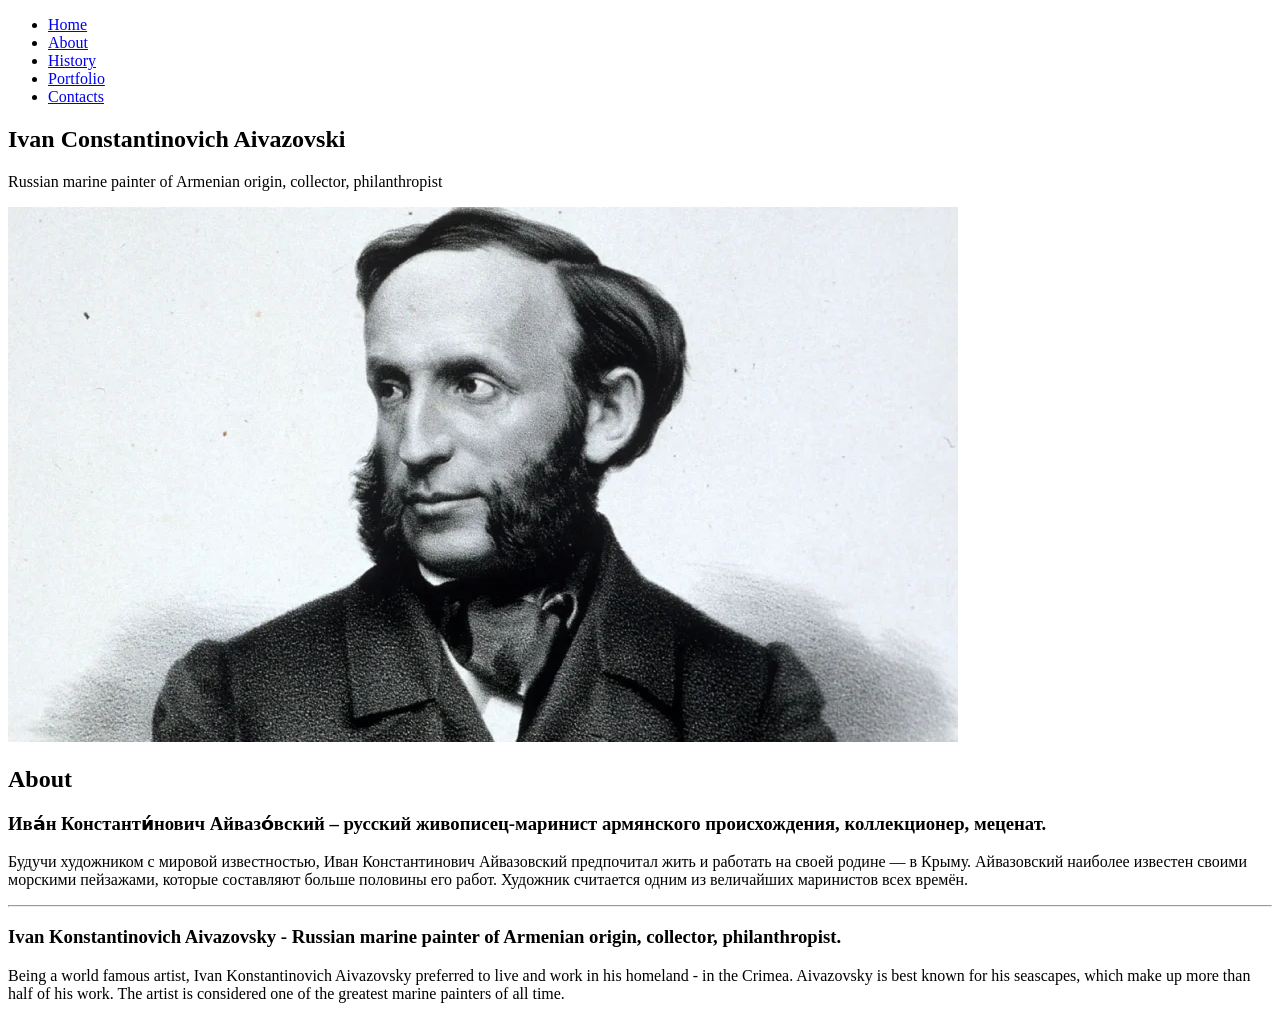
==== index.html @ f8847c33 "rename files:index.css and index.html" ====
<!DOCTYPE html>
<html lang="en">
  <head>
    <meta charset="UTF-8" />
    <meta name="viewport" content="width=device-width, initial-scale=1.0" />
    <link rel="preconnect" href="https://fonts.googleapis.com" />
    <link rel="preconnect" href="https://fonts.gstatic.com" crossorigin />
    <link
      href="https://fonts.googleapis.com/css2?family=Roboto:ital,wght@0,100..900;1,100..900&display=swap"
      rel="stylesheet"
    />
    <link
      rel="icon"
      href="/aivazovskiy_page/assets/favicon.png"
      type="image/png"
    />
    <link rel="stylesheet" href="/aivazovskiy_page/index.css" />
    <title>Aivazovski</title>
  </head>
  <body>
    <header class="header" aria-label="header">
      <div class="container">
        <nav class="nav" aria-label="header navigation">
          <ul class="nav-list" aria-label="header navigation list">
            <li>
              <a href="#" class="nav-link" aria-label="link to home">Home</a>
            </li>
            <li>
              <a href="#" class="nav-link" aria-label="link to about">About</a>
            </li>
            <li>
              <a href="#" class="nav-link" aria-label="link to history"
                >History</a
              >
            </li>
            <li>
              <a href="#" class="nav-link" aria-label="link to portfolio"
                >Portfolio</a
              >
            </li>
            <li>
              <a href="#" class="nav-link" aria-label="link to contacts"
                >Contacts</a
              >
            </li>
          </ul>
        </nav>
      </div>
    </header>

    <main aria-label="main">
      <section class="home" aria-label="home section">
        <div class="container">
          <h1 class="home-title" aria-label="title">
            Ivan Constantinovich Aivazovski
          </h1>
          <p class="home-description" aria-label="description">
            Russian marine painter of Armenian origin, collector, philanthropist
          </p>
          <img
            src="assets/webp/home.webp"
            alt="photo of Aivazovski"
            class="home-image"
          />
        </div>
      </section>

      <section class="about" aria-label="about section">
        <div class="container">
          <h2 class="about-title" aria-label="about title">About</h2>
          <h3 class="about-subtitle-ru" aria-label="about subtitle ru">
            Ива́н Константи́нович Айвазо́вский – русский живописец-маринист
            армянского происхождения, коллекционер, меценат.
          </h3>
          <p class="about-description-ru" aria-label="description ru">
            Будучи художником с мировой известностью, Иван Константинович
            Айвазовский предпочитал жить и работать на своей родине — в Крыму.
            Айвазовский наиболее известен своими морскими пейзажами, которые
            составляют больше половины его работ. Художник считается одним из
            величайших маринистов всех времён.
          </p>

          <hr class="divider" aria-label="divider" />

          <h3 class="about-subtitle-en" aria-label="about subtitle en">
            Ivan Konstantinovich Aivazovsky - Russian marine painter of Armenian
            origin, collector, philanthropist.
          </h3>
          <p class="about-description-en" aria-label="description en">
            Being a world famous artist, Ivan Konstantinovich Aivazovsky
            preferred to live and work in his homeland - in the Crimea.
            Aivazovsky is best known for his seascapes, which make up more than
            half of his work. The artist is considered one of the greatest
            marine painters of all time.
          </p>
        </div>
      </section>
    </main>

    <footer></footer>
  </body>
</html>
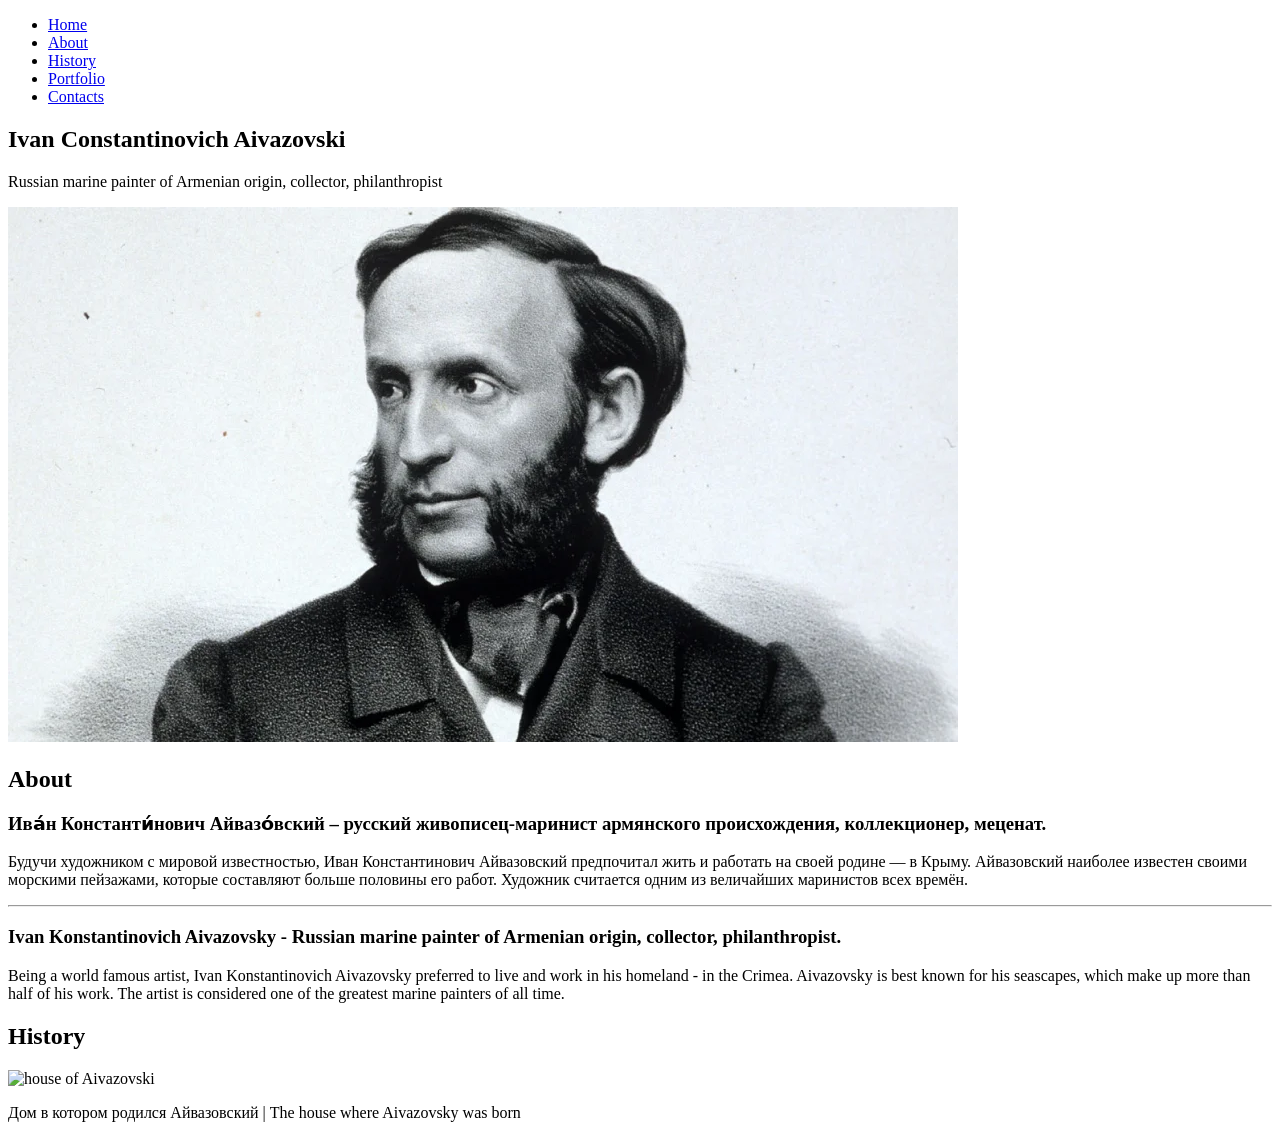
==== commit a017e3d6: "history section" ====
--- a/index.html
+++ b/index.html
@@ -95,6 +95,21 @@
           </p>
         </div>
       </section>
+
+      <section class="history-section" aria-label="history section">
+        <div class="container">
+          <h2 class="history-title">History</h2>
+          <img
+            src="/aivazovskiy_page/assets/webp/history.webp"
+            alt="house of Aivazovski"
+            class="history-photo"
+          />
+          <p class="history-description" aria-label="history-description">
+            Дом в котором родился Айвазовский | The house where Aivazovsky was
+            born
+          </p>
+        </div>
+      </section>
     </main>
 
     <footer></footer>
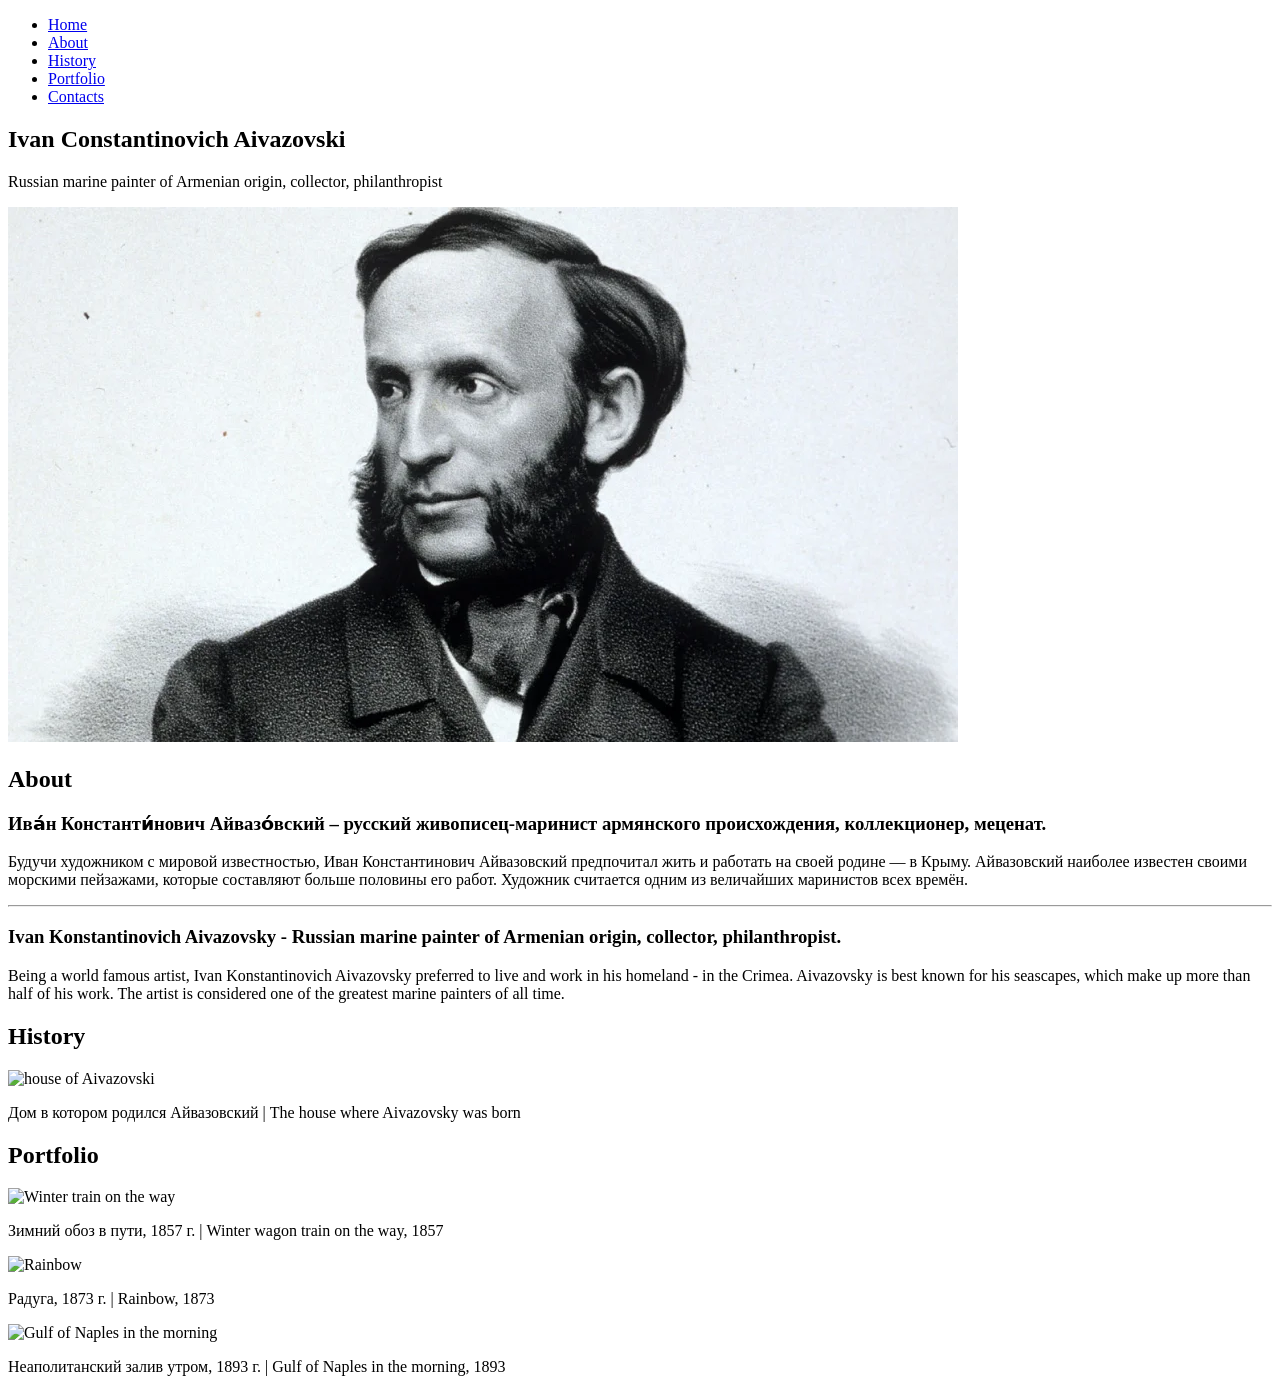
==== commit dd0a46ce: "portfolio section" ====
--- a/index.html
+++ b/index.html
@@ -23,18 +23,28 @@
         <nav class="nav" aria-label="header navigation">
           <ul class="nav-list" aria-label="header navigation list">
             <li>
-              <a href="#" class="nav-link" aria-label="link to home">Home</a>
+              <a href="#home-id" class="nav-link" aria-label="link to home"
+                >Home</a
+              >
             </li>
             <li>
-              <a href="#" class="nav-link" aria-label="link to about">About</a>
+              <a href="#about-id" class="nav-link" aria-label="link to about"
+                >About</a
+              >
             </li>
             <li>
-              <a href="#" class="nav-link" aria-label="link to history"
+              <a
+                href="#history-id"
+                class="nav-link"
+                aria-label="link to history"
                 >History</a
               >
             </li>
             <li>
-              <a href="#" class="nav-link" aria-label="link to portfolio"
+              <a
+                href="#portfolio-id"
+                class="nav-link"
+                aria-label="link to portfolio"
                 >Portfolio</a
               >
             </li>
@@ -49,7 +59,7 @@
     </header>
 
     <main aria-label="main">
-      <section class="home" aria-label="home section">
+      <section class="home" aria-label="home section" id="home-id">
         <div class="container">
           <h1 class="home-title" aria-label="title">
             Ivan Constantinovich Aivazovski
@@ -65,7 +75,7 @@
         </div>
       </section>
 
-      <section class="about" aria-label="about section">
+      <section class="about" aria-label="about section" id="about-id">
         <div class="container">
           <h2 class="about-title" aria-label="about title">About</h2>
           <h3 class="about-subtitle-ru" aria-label="about subtitle ru">
@@ -96,7 +106,7 @@
         </div>
       </section>
 
-      <section class="history-section" aria-label="history section">
+      <section class="history" aria-label="history section" id="history-id">
         <div class="container">
           <h2 class="history-title">History</h2>
           <img
@@ -110,6 +120,41 @@
           </p>
         </div>
       </section>
+
+      <section
+        class="portfolio"
+        aria-label="portfolio section"
+        id="portfolio-id"
+      >
+        <div class="container">
+          <h2 class="portfolio-title">Portfolio</h2>
+          <img
+            src="/aivazovskiy_page/assets/webp/portfolio1.webp"
+            alt="Winter train on the way"
+            class="portfolio-picture"
+          />
+          <p class="portfolio-description" aria-label="picture 1 description">
+            Зимний обоз в пути, 1857 г. | Winter wagon train on the way, 1857
+          </p>
+          <img
+            src="/aivazovskiy_page/assets/webp/portfolio2.webp"
+            alt="Rainbow"
+            class="portfolio-picture"
+          />
+          <p class="portfolio-description" aria-label="picture 2 description">
+            Радуга, 1873 г. | Rainbow, 1873
+          </p>
+          <img
+            src="/aivazovskiy_page/assets/webp/portfolio3.webp"
+            alt="Gulf of Naples in the morning"
+            class="portfolio-picture"
+          />
+          <p class="portfolio-description" aria-label="picture 3 description">
+            Неаполитанский залив утром, 1893 г. | Gulf of Naples in the morning,
+            1893
+          </p>
+        </div>
+      </section>
     </main>
 
     <footer></footer>
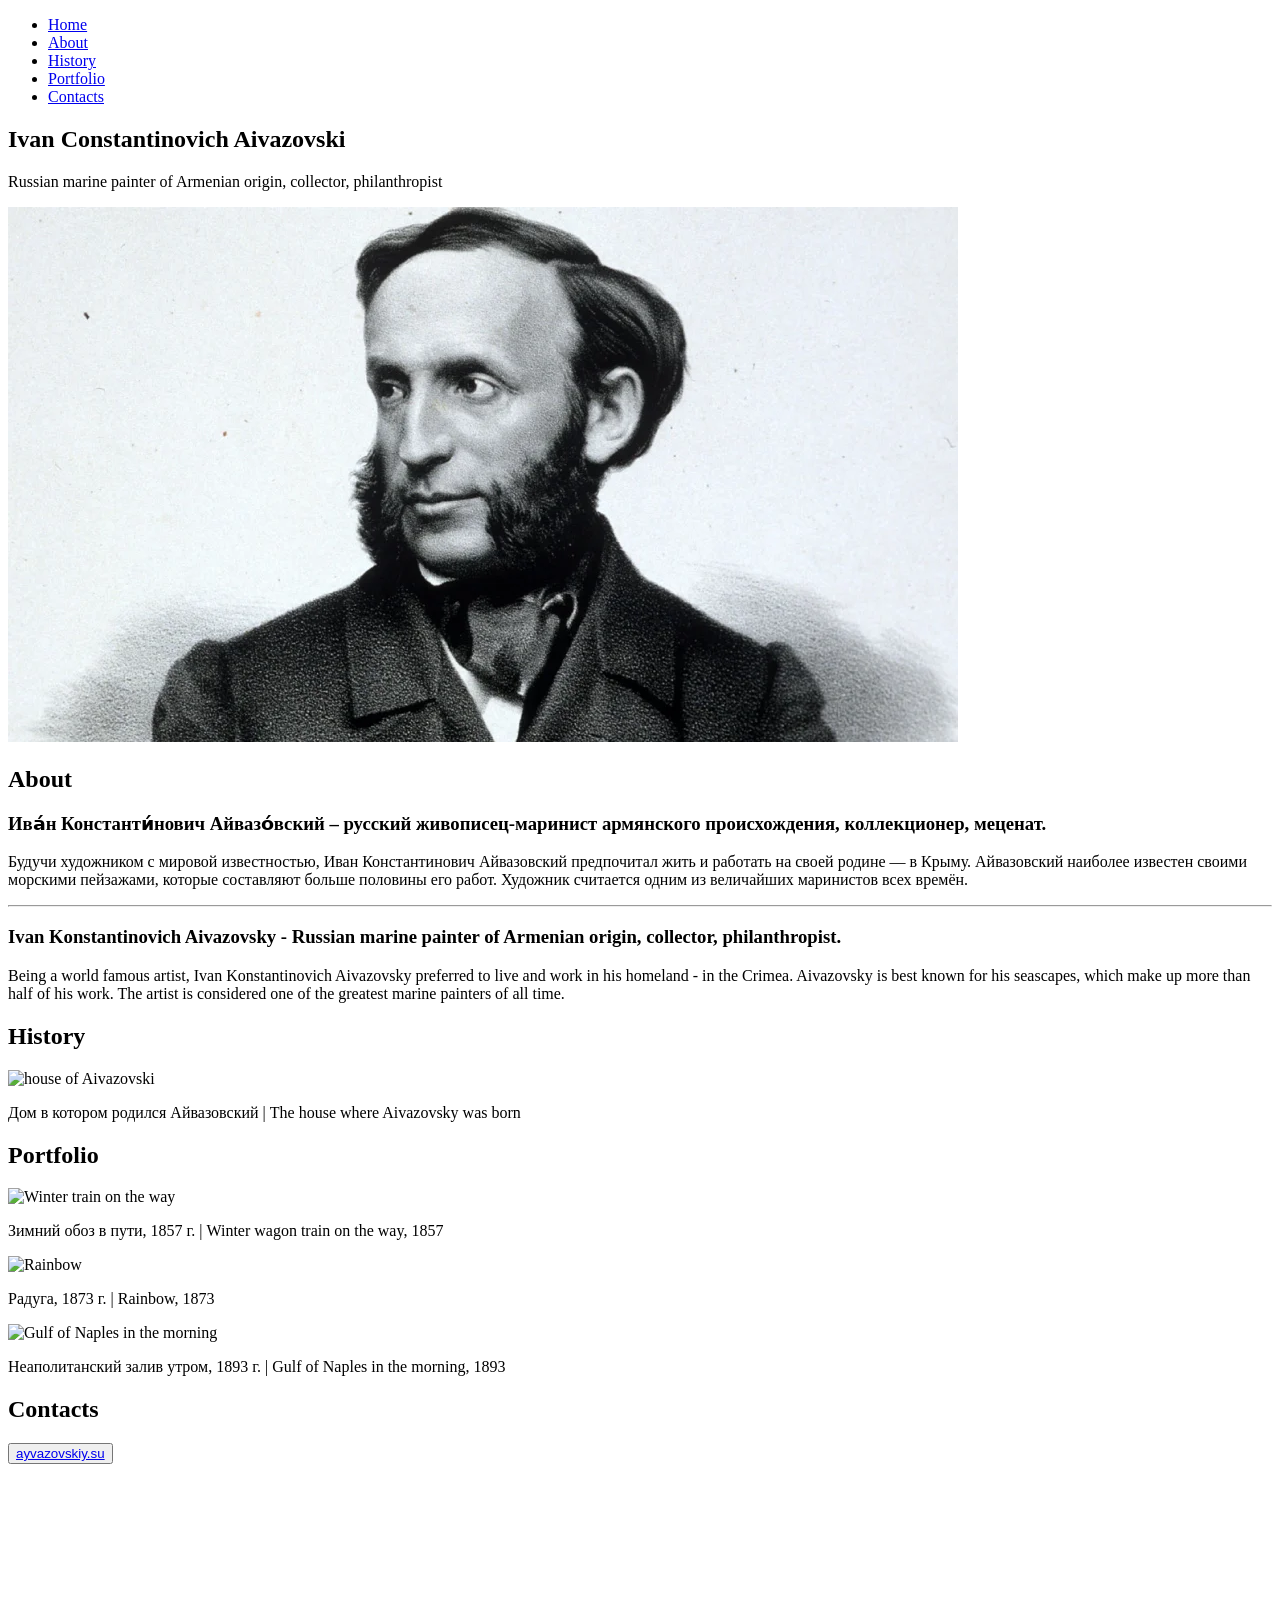
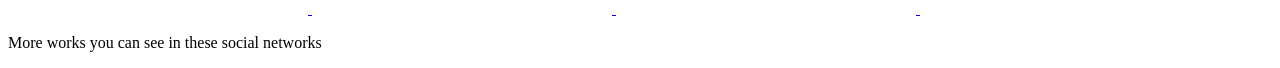
==== commit 7e6312b8: "contacts section" ====
--- a/index.html
+++ b/index.html
@@ -49,7 +49,10 @@
               >
             </li>
             <li>
-              <a href="#" class="nav-link" aria-label="link to contacts"
+              <a
+                href="#contacts-id"
+                class="nav-link"
+                aria-label="link to contacts"
                 >Contacts</a
               >
             </li>
@@ -157,6 +160,66 @@
       </section>
     </main>
 
-    <footer></footer>
+    <footer class="contacts" aria-label="contacts section" id="contacts-id">
+      <div class="container">
+        <h2 class="contacts-title">Contacts</h2>
+        <button class="contacts-button">
+          <a href="https://ayvazovskiy.su" class="button-link" target="_blank"
+            >ayvazovskiy.su</a
+          >
+        </button>
+
+        <address class="socials" aria-label="social icons">
+          <a
+            href="https://youtube.com"
+            target="_blank"
+            aria-label="link to youtube"
+          >
+            <svg class="social-icon" aria-label="link to youtube">
+              <use
+                href="/aivazovskiy_page/assets/webp/sprites.svg#youtube-icon"
+              ></use>
+            </svg>
+          </a>
+          <a
+            href="https://linkedin.com"
+            target="_blank"
+            aria-label="link to linkedin"
+          >
+            <svg class="social-icon" aria-label="link to linkedin">
+              <use
+                href="/aivazovskiy_page/assets/webp/sprites.svg#linkedin-icon"
+              ></use>
+            </svg>
+          </a>
+          <a
+            href="https://instagram.com"
+            target="_blank"
+            aria-label="link to instagram"
+          >
+            <svg class="social-icon" aria-label="link to instagram">
+              <use
+                href="/aivazovskiy_page/assets/webp/sprites.svg#instagram-icon"
+              ></use>
+            </svg>
+          </a>
+          <a
+            href="https://facebook.com"
+            target="_blank"
+            aria-label="link to facebook"
+          >
+            <svg class="social-icon" aria-label="link to facebook ">
+              <use
+                href="/aivazovskiy_page/assets/webp/sprites.svg#facebook-icon"
+              ></use>
+            </svg>
+          </a>
+        </address>
+
+        <p class="contacts-info" aria-label="just for notice">
+          More works you can see in these social networks
+        </p>
+      </div>
+    </footer>
   </body>
 </html>
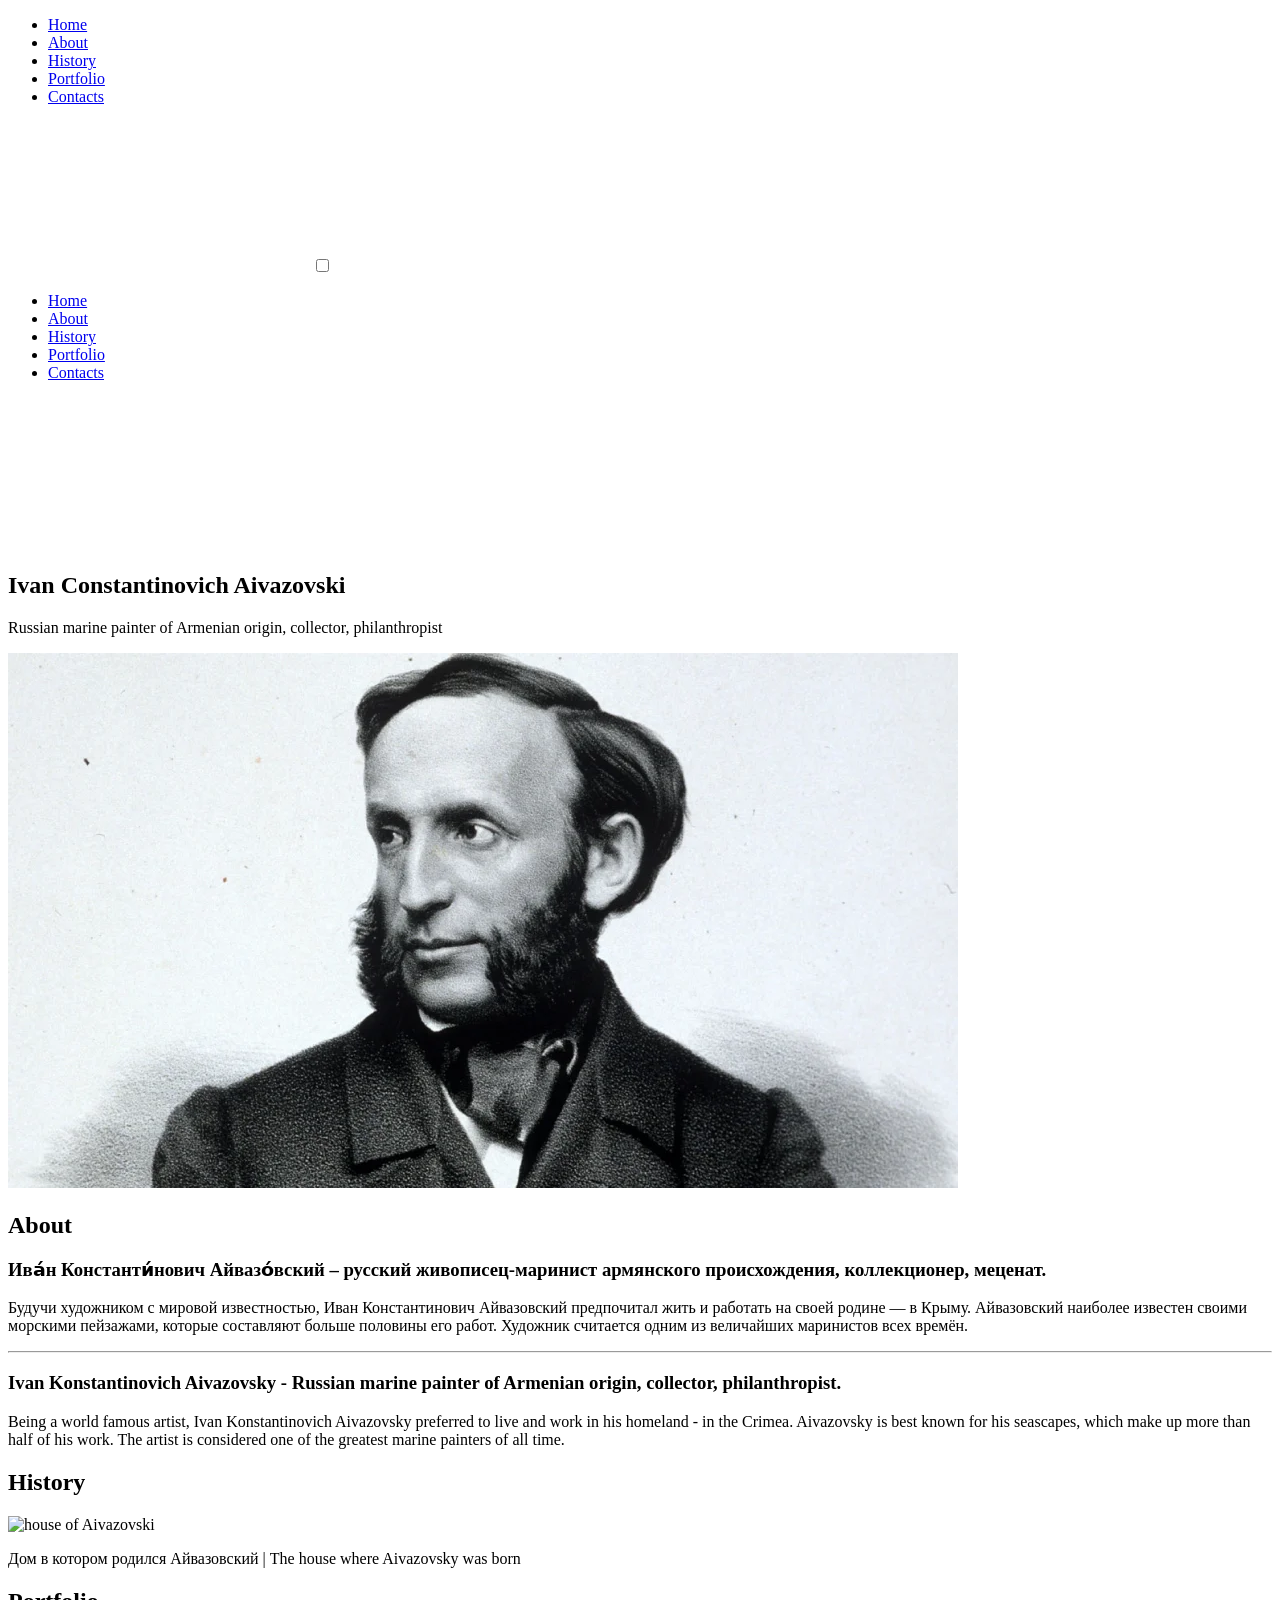
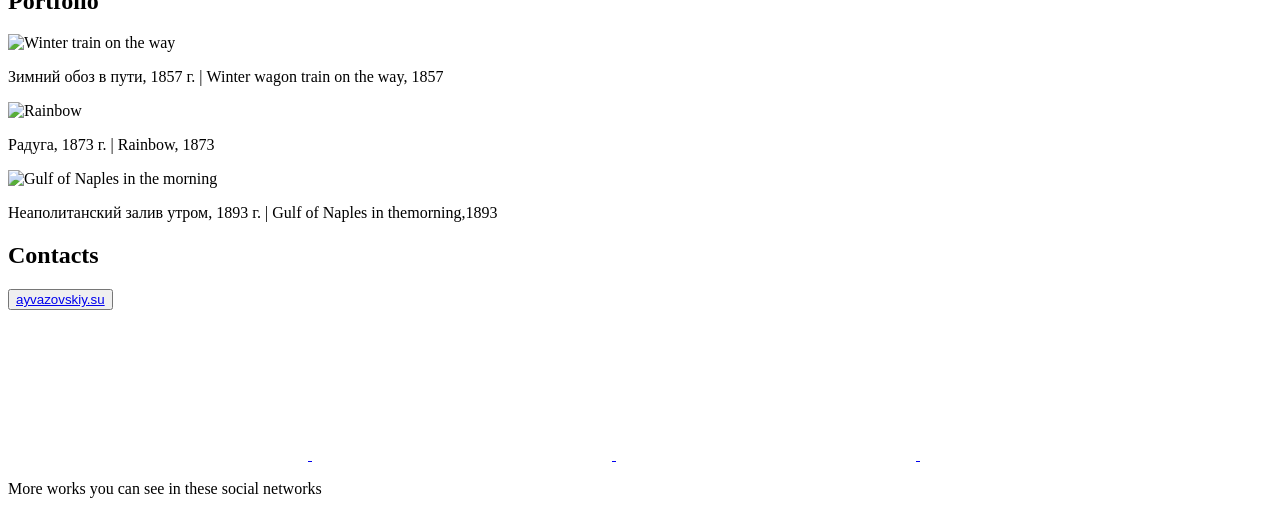
==== commit e64ebf05: "final navigation menu" ====
--- a/index.html
+++ b/index.html
@@ -61,6 +61,82 @@
       </div>
     </header>
 
+    <div class="mobile-navigation" aria-label="mobile-navigation">
+      <label for="toggler-id" aria-label="open-close mobile-navigation menu">
+        <svg class="mobile-navigation-burger" aria-label="burger icon">
+          <use
+            href="/aivazovskiy_page/assets/webp/sprites.svg#burger-icon"
+          ></use>
+        </svg>
+      </label>
+
+      <input
+        type="checkbox"
+        id="toggler-id"
+        class="mobile-navigation-toggler"
+      />
+
+      <nav class="mobile-navigation-menu" aria-label="mob header navigation">
+        <ul
+          class="mobile-navigation-list"
+          aria-label="mob header navigation list"
+        >
+          <li>
+            <a
+              href="#home-id"
+              class="mobile-navigation-link"
+              aria-label="link to home"
+              >Home</a
+            >
+          </li>
+          <li>
+            <a
+              href="#about-id"
+              class="mobile-navigation-link"
+              aria-label="link to about"
+              >About</a
+            >
+          </li>
+          <li>
+            <a
+              href="#history-id"
+              class="mobile-navigation-link"
+              aria-label="link to history"
+              >History</a
+            >
+          </li>
+          <li>
+            <a
+              href="#portfolio-id"
+              class="mobile-navigation-link"
+              aria-label="link to portfolio"
+              >Portfolio</a
+            >
+          </li>
+          <li>
+            <a
+              href="#contacts-id"
+              class="mobile-navigation-link"
+              aria-label="link to contacts"
+              >Contacts</a
+            >
+          </li>
+        </ul>
+
+        <label
+          for="toggler-id"
+          class="mobile-navigation-close"
+          aria-label="open-close mobile-navigation menu"
+        >
+          <svg class="mobile-navigation-cross" aria-label="cross icon">
+            <use
+              href="/aivazovskiy_page/assets/webp/sprites.svg#cross-icon"
+            ></use>
+          </svg>
+        </label>
+      </nav>
+    </div>
+
     <main aria-label="main">
       <section class="home" aria-label="home section" id="home-id">
         <div class="container">
@@ -153,8 +229,8 @@
             class="portfolio-picture"
           />
           <p class="portfolio-description" aria-label="picture 3 description">
-            Неаполитанский залив утром, 1893 г. | Gulf of Naples in the morning,
-            1893
+            Неаполитанский залив утром, 1893 г. | Gulf of Naples in
+            themorning,1893
           </p>
         </div>
       </section>
@@ -164,7 +240,7 @@
       <div class="container">
         <h2 class="contacts-title">Contacts</h2>
         <button class="contacts-button">
-          <a href="https://ayvazovskiy.su" class="button-link" target="_blank"
+          <a href="https://ayvazovskiy.su" class="button-style" target="_blank"
             >ayvazovskiy.su</a
           >
         </button>
@@ -175,7 +251,7 @@
             target="_blank"
             aria-label="link to youtube"
           >
-            <svg class="social-icon" aria-label="link to youtube">
+            <svg class="social-icon" aria-label="youtube icon">
               <use
                 href="/aivazovskiy_page/assets/webp/sprites.svg#youtube-icon"
               ></use>
@@ -186,7 +262,7 @@
             target="_blank"
             aria-label="link to linkedin"
           >
-            <svg class="social-icon" aria-label="link to linkedin">
+            <svg class="social-icon" aria-label="linkedin icon">
               <use
                 href="/aivazovskiy_page/assets/webp/sprites.svg#linkedin-icon"
               ></use>
@@ -208,7 +284,7 @@
             target="_blank"
             aria-label="link to facebook"
           >
-            <svg class="social-icon" aria-label="link to facebook ">
+            <svg class="social-icon" aria-label="facebook icon">
               <use
                 href="/aivazovskiy_page/assets/webp/sprites.svg#facebook-icon"
               ></use>
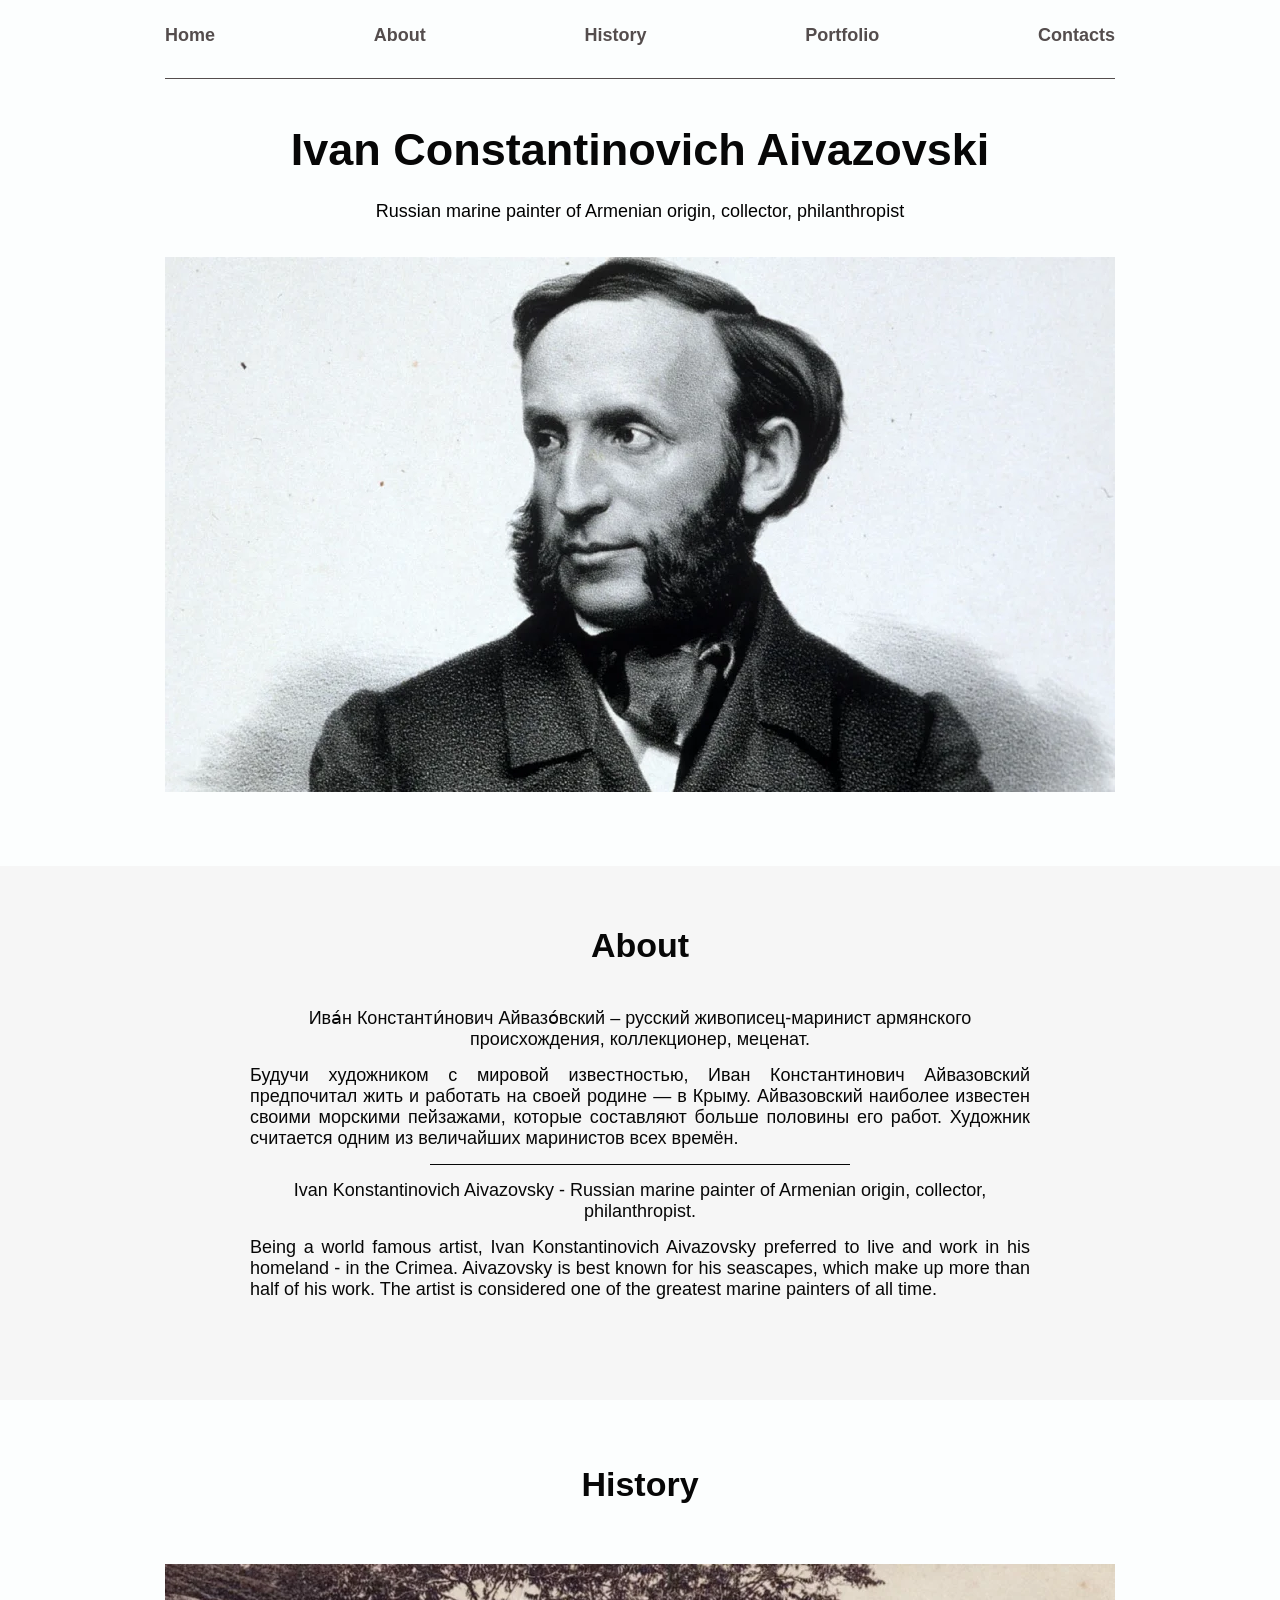
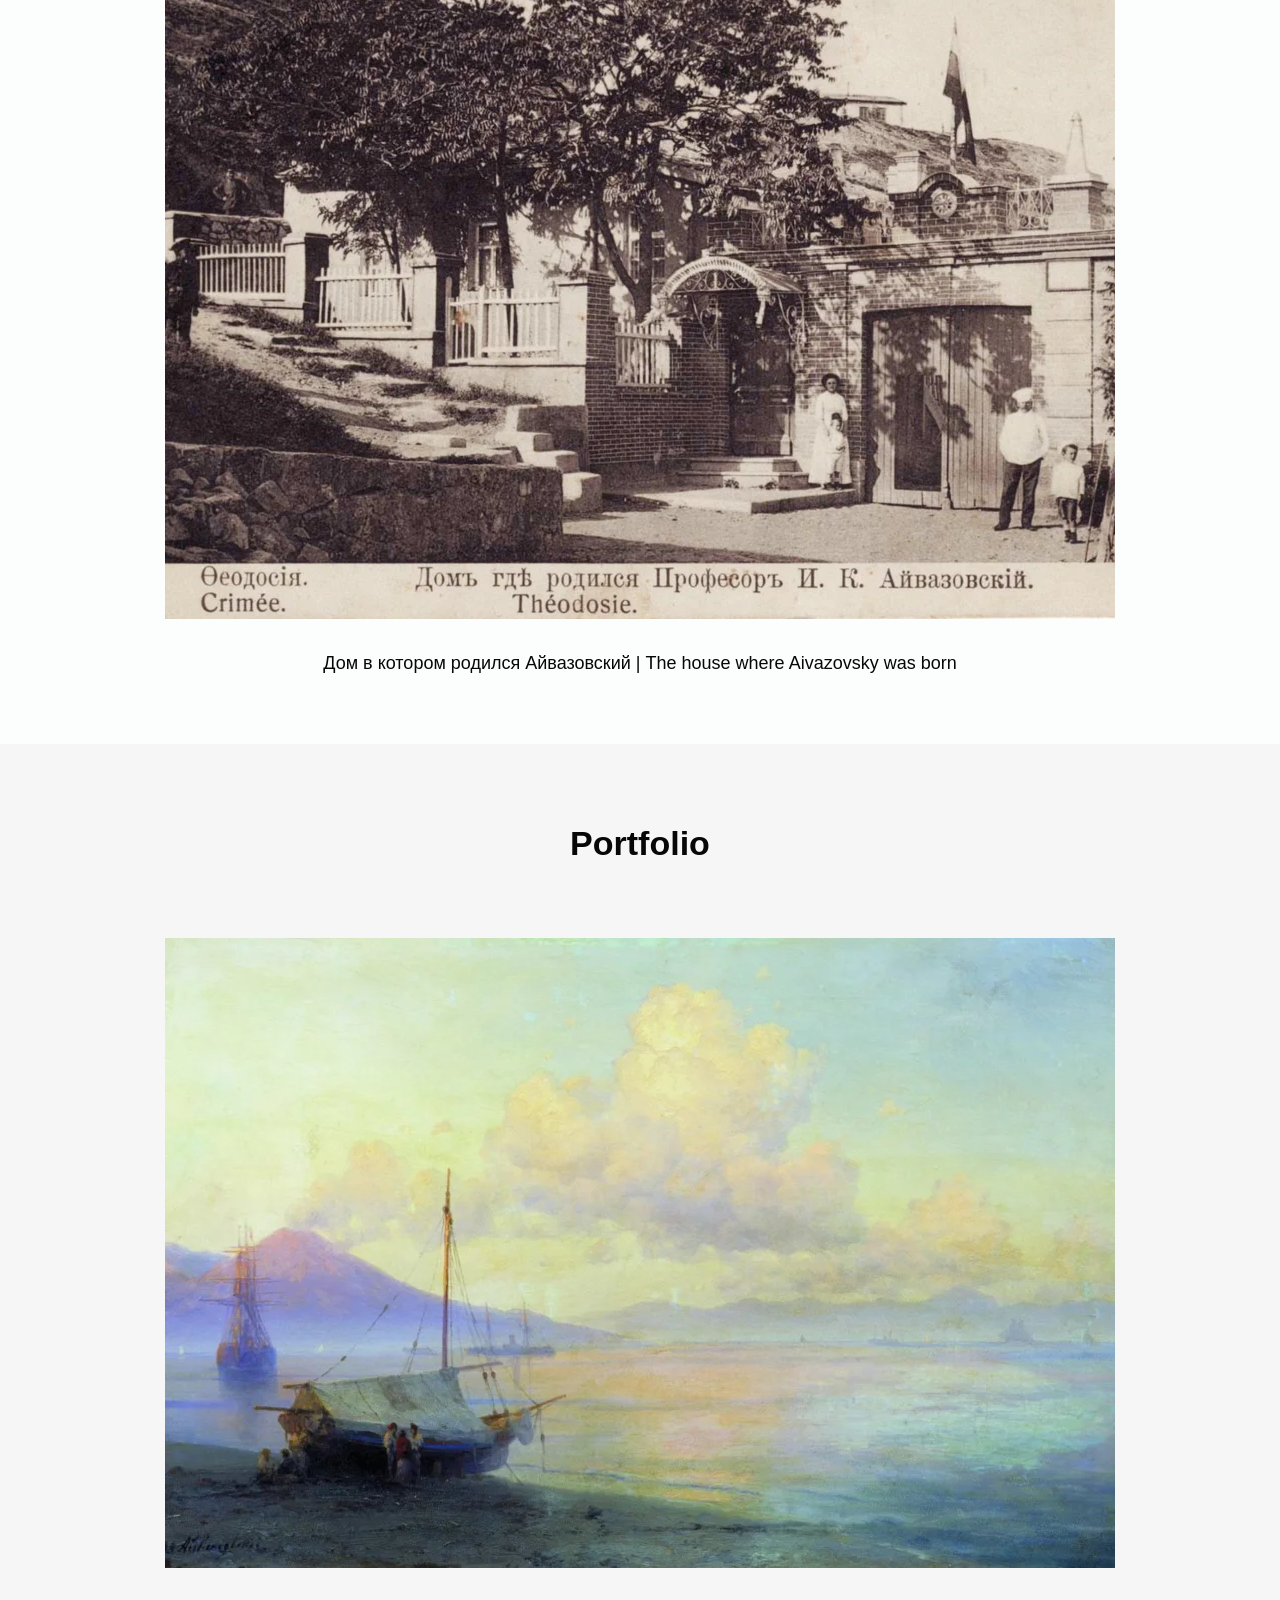
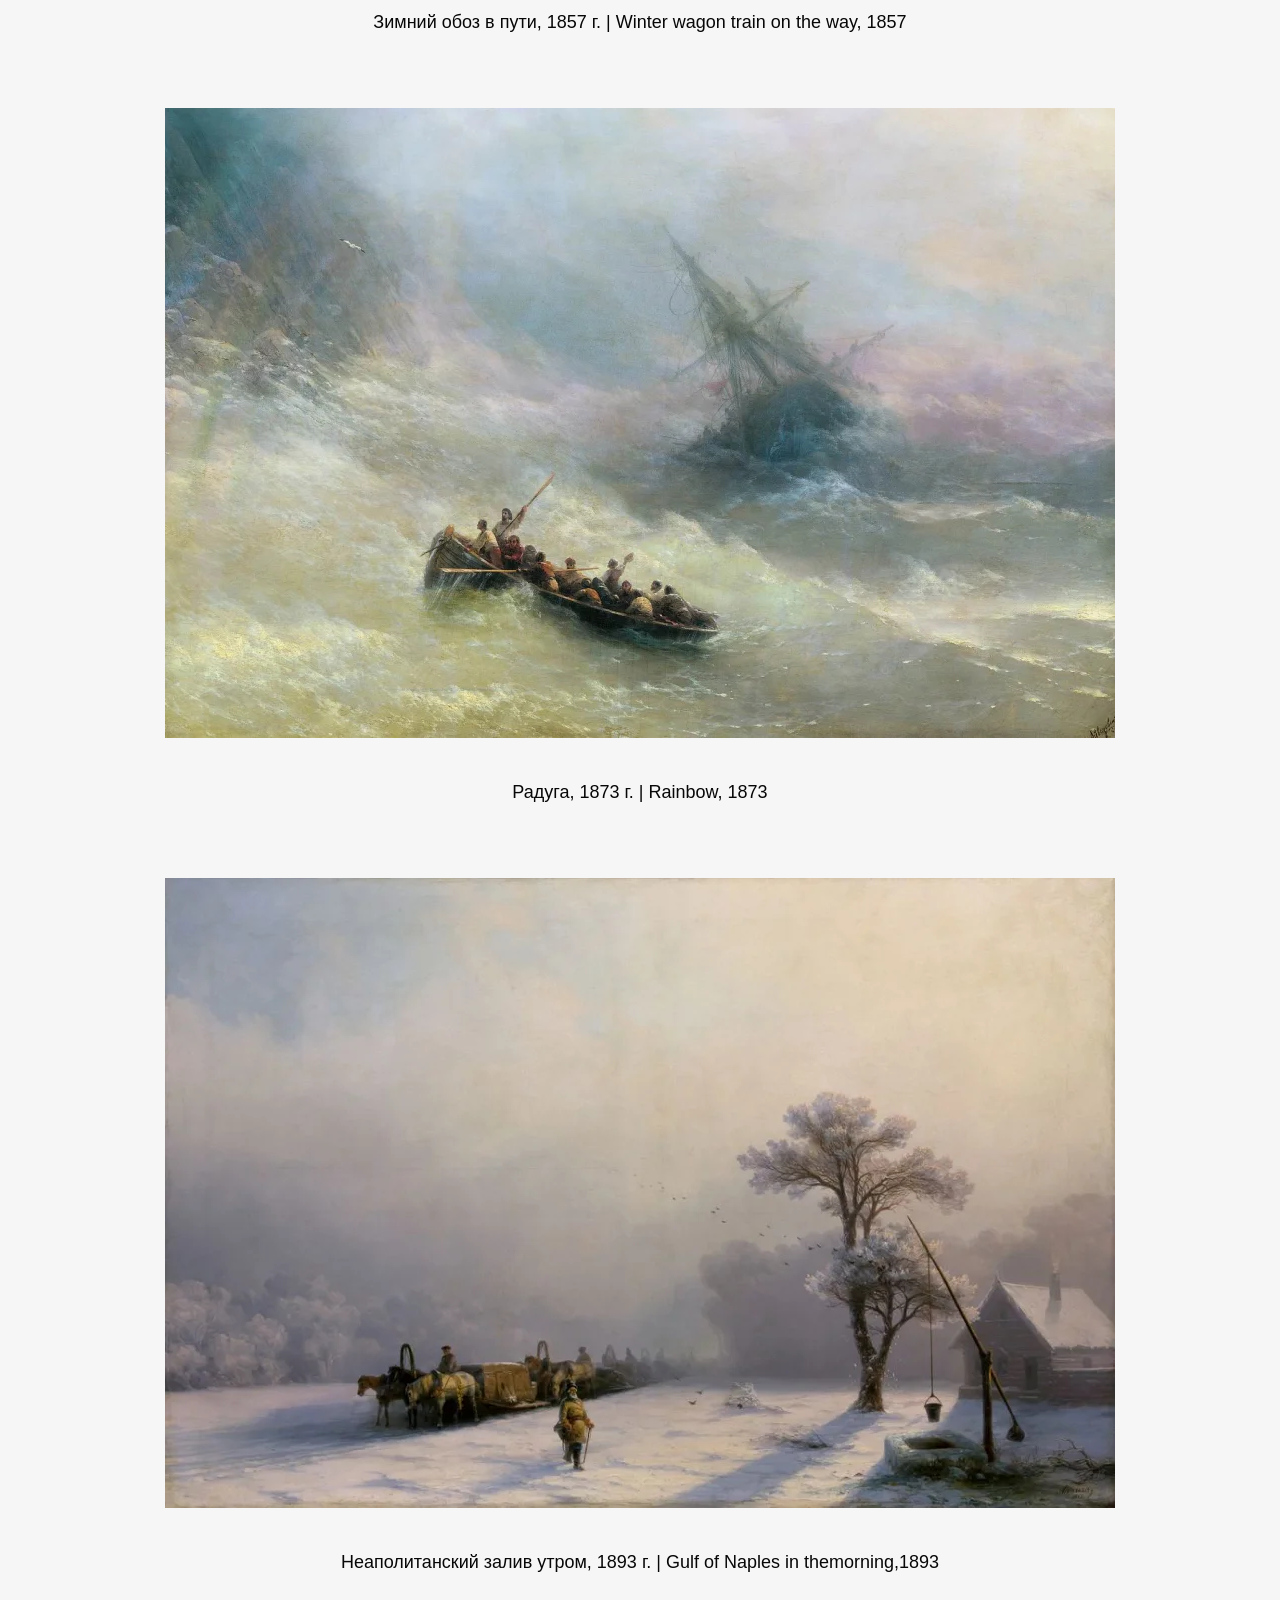
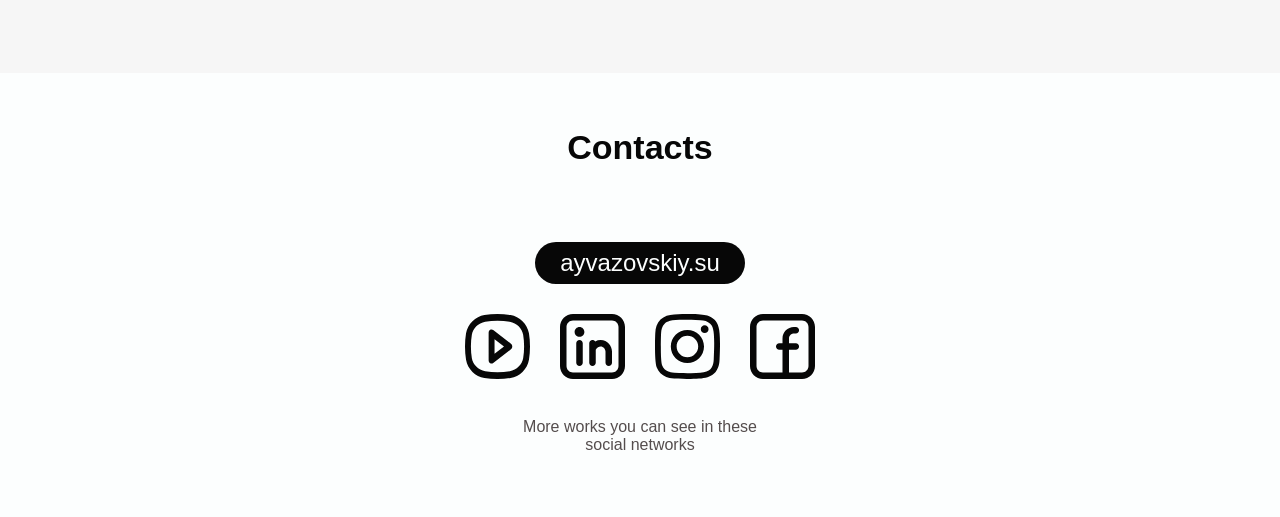
==== commit 08b4205c: "changes number 3 updating index.css and index.html" ====
--- a/index.html
+++ b/index.html
@@ -9,12 +9,8 @@
       href="https://fonts.googleapis.com/css2?family=Roboto:ital,wght@0,100..900;1,100..900&display=swap"
       rel="stylesheet"
     />
-    <link
-      rel="icon"
-      href="/aivazovskiy_page/assets/favicon.png"
-      type="image/png"
-    />
-    <link rel="stylesheet" href="/aivazovskiy_page/index.css" />
+    <link rel="icon" href="assets/favicon.png" type="image/png" />
+    <link rel="stylesheet" href="index.css" />
     <title>Aivazovski</title>
   </head>
   <body>
@@ -64,9 +60,7 @@
     <div class="mobile-navigation" aria-label="mobile-navigation">
       <label for="toggler-id" aria-label="open-close mobile-navigation menu">
         <svg class="mobile-navigation-burger" aria-label="burger icon">
-          <use
-            href="/aivazovskiy_page/assets/webp/sprites.svg#burger-icon"
-          ></use>
+          <use href="assets/webp/sprites.svg#burger-icon"></use>
         </svg>
       </label>
 
@@ -129,9 +123,7 @@
           aria-label="open-close mobile-navigation menu"
         >
           <svg class="mobile-navigation-cross" aria-label="cross icon">
-            <use
-              href="/aivazovskiy_page/assets/webp/sprites.svg#cross-icon"
-            ></use>
+            <use href="/assets/webp/sprites.svg#cross-icon"></use>
           </svg>
         </label>
       </nav>
@@ -189,7 +181,7 @@
         <div class="container">
           <h2 class="history-title">History</h2>
           <img
-            src="/aivazovskiy_page/assets/webp/history.webp"
+            src="assets/webp/history.webp"
             alt="house of Aivazovski"
             class="history-photo"
           />
@@ -208,7 +200,7 @@
         <div class="container">
           <h2 class="portfolio-title">Portfolio</h2>
           <img
-            src="/aivazovskiy_page/assets/webp/portfolio1.webp"
+            src="assets/webp/portfolio1.webp"
             alt="Winter train on the way"
             class="portfolio-picture"
           />
@@ -216,7 +208,7 @@
             Зимний обоз в пути, 1857 г. | Winter wagon train on the way, 1857
           </p>
           <img
-            src="/aivazovskiy_page/assets/webp/portfolio2.webp"
+            src="assets/webp/portfolio2.webp"
             alt="Rainbow"
             class="portfolio-picture"
           />
@@ -224,7 +216,7 @@
             Радуга, 1873 г. | Rainbow, 1873
           </p>
           <img
-            src="/aivazovskiy_page/assets/webp/portfolio3.webp"
+            src="assets/webp/portfolio3.webp"
             alt="Gulf of Naples in the morning"
             class="portfolio-picture"
           />
@@ -252,9 +244,7 @@
             aria-label="link to youtube"
           >
             <svg class="social-icon" aria-label="youtube icon">
-              <use
-                href="/aivazovskiy_page/assets/webp/sprites.svg#youtube-icon"
-              ></use>
+              <use href="assets/webp/sprites.svg#youtube-icon"></use>
             </svg>
           </a>
           <a
@@ -263,9 +253,7 @@
             aria-label="link to linkedin"
           >
             <svg class="social-icon" aria-label="linkedin icon">
-              <use
-                href="/aivazovskiy_page/assets/webp/sprites.svg#linkedin-icon"
-              ></use>
+              <use href="assets/webp/sprites.svg#linkedin-icon"></use>
             </svg>
           </a>
           <a
@@ -274,9 +262,7 @@
             aria-label="link to instagram"
           >
             <svg class="social-icon" aria-label="link to instagram">
-              <use
-                href="/aivazovskiy_page/assets/webp/sprites.svg#instagram-icon"
-              ></use>
+              <use href="assets/webp/sprites.svg#instagram-icon"></use>
             </svg>
           </a>
           <a
@@ -285,9 +271,7 @@
             aria-label="link to facebook"
           >
             <svg class="social-icon" aria-label="facebook icon">
-              <use
-                href="/aivazovskiy_page/assets/webp/sprites.svg#facebook-icon"
-              ></use>
+              <use href="assets/webp/sprites.svg#facebook-icon"></use>
             </svg>
           </a>
         </address>
--- a/index.css
+++ b/index.css
@@ -0,0 +1,9 @@
+@import url("styles/basic.css");
+@import url("styles/variables.css");
+@import url("styles/header.css");
+@import url("styles/home.css");
+@import url("styles/about.css");
+@import url("styles/history.css");
+@import url("styles/portfolio.css");
+@import url("styles/contacts.css");
+@import url("styles/mobile_nav.css");
